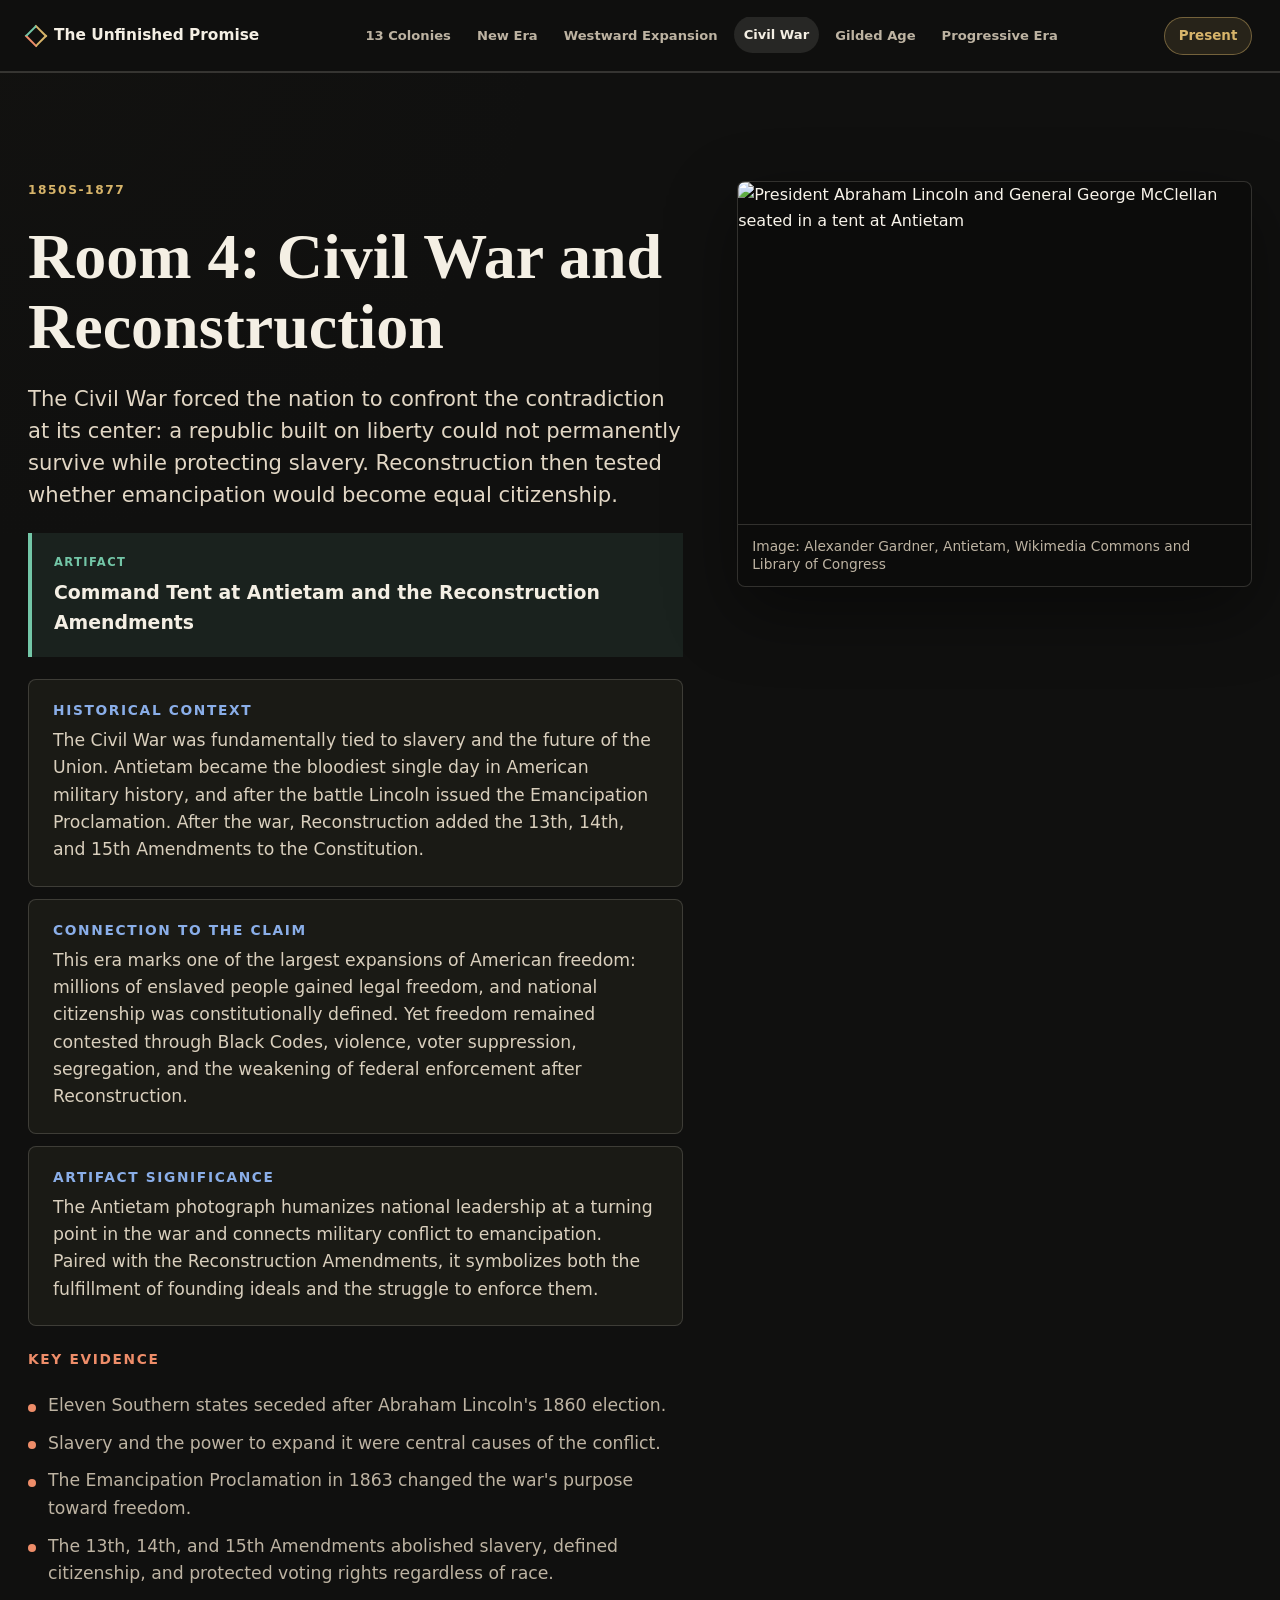
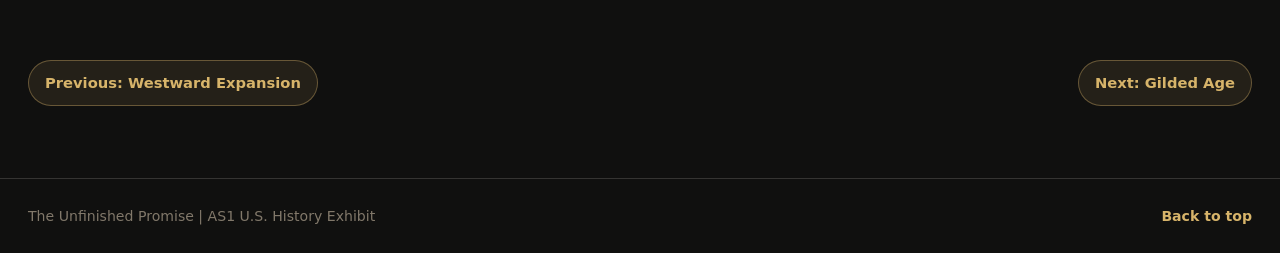
==== civil-war.html @ 88fa1892 "Split exhibit rooms into separate pages" ====
<!doctype html>
<html lang="en">
  <head>
    <meta charset="utf-8" />
    <meta name="viewport" content="width=device-width, initial-scale=1" />
    <title>Room 4: Civil War | The Unfinished Promise</title>
    <meta name="description" content="Room 4 of The Unfinished Promise: Civil War and Reconstruction." />
    <link rel="preconnect" href="https://commons.wikimedia.org" />
    <link rel="stylesheet" href="styles.css" />
  </head>
  <body data-page="civil-war">
    <div class="progress-bar" aria-hidden="true"><span></span></div>
    <header class="site-header">
      <a class="brand" href="index.html" aria-label="The Unfinished Promise home">
        <span class="brand-mark" aria-hidden="true"></span>
        <span>The Unfinished Promise</span>
      </a>
      <nav class="room-nav" aria-label="Exhibit rooms">
        <a data-page="colonies" href="colonies.html">13 Colonies</a>
        <a data-page="new-era" href="new-era.html">New Era</a>
        <a data-page="westward-expansion" href="westward-expansion.html">Westward Expansion</a>
        <a data-page="civil-war" href="civil-war.html">Civil War</a>
        <a data-page="gilded-age" href="gilded-age.html">Gilded Age</a>
        <a data-page="progressive-era" href="progressive-era.html">Progressive Era</a>
      </nav>
      <button class="present-toggle" type="button" aria-pressed="false">Present</button>
    </header>

    <main id="top" class="room-page-main">
      <section class="gallery-room room-page-room reverse" aria-labelledby="civil-war-title">
        <div class="room-media reveal">
          <img
            src="https://commons.wikimedia.org/wiki/Special:FilePath/The%20President%20and%20General%20McClellan%20on%20the%20Battle-field%20of%20Antietam%20LCCN2010645740.jpg?width=1200"
            alt="President Abraham Lincoln and General George McClellan seated in a tent at Antietam"
            loading="eager"
          />
          <a href="https://commons.wikimedia.org/wiki/File:The_President_and_General_McClellan_on_the_Battle-field_of_Antietam_LCCN2010645740.jpg" target="_blank" rel="noreferrer">
            Image: Alexander Gardner, Antietam, Wikimedia Commons and Library of Congress
          </a>
        </div>
        <article class="room-copy reveal">
          <p class="era-tag">1850s-1877</p>
          <h1 id="civil-war-title">Room 4: Civil War and Reconstruction</h1>
          <p class="room-thesis">
            The Civil War forced the nation to confront the contradiction at its
            center: a republic built on liberty could not permanently survive while
            protecting slavery. Reconstruction then tested whether emancipation would
            become equal citizenship.
          </p>
          <div class="artifact-line">
            <span>Artifact</span>
            <strong>Command Tent at Antietam and the Reconstruction Amendments</strong>
          </div>
          <div class="room-details">
            <section class="detail-block">
              <h2>Historical Context</h2>
              <p>
                The Civil War was fundamentally tied to slavery and the future of the
                Union. Antietam became the bloodiest single day in American military
                history, and after the battle Lincoln issued the Emancipation
                Proclamation. After the war, Reconstruction added the 13th, 14th, and
                15th Amendments to the Constitution.
              </p>
            </section>
            <section class="detail-block">
              <h2>Connection to the Claim</h2>
              <p>
                This era marks one of the largest expansions of American freedom:
                millions of enslaved people gained legal freedom, and national
                citizenship was constitutionally defined. Yet freedom remained
                contested through Black Codes, violence, voter suppression, segregation,
                and the weakening of federal enforcement after Reconstruction.
              </p>
            </section>
            <section class="detail-block">
              <h2>Artifact Significance</h2>
              <p>
                The Antietam photograph humanizes national leadership at a turning
                point in the war and connects military conflict to emancipation. Paired
                with the Reconstruction Amendments, it symbolizes both the fulfillment
                of founding ideals and the struggle to enforce them.
              </p>
            </section>
          </div>
          <p class="evidence-heading">Key Evidence</p>
          <ul class="evidence-list">
            <li>Eleven Southern states seceded after Abraham Lincoln's 1860 election.</li>
            <li>Slavery and the power to expand it were central causes of the conflict.</li>
            <li>The Emancipation Proclamation in 1863 changed the war's purpose toward freedom.</li>
            <li>The 13th, 14th, and 15th Amendments abolished slavery, defined citizenship, and protected voting rights regardless of race.</li>
          </ul>
        </article>
      </section>

      <nav class="room-pager" aria-label="Room navigation">
        <a href="westward-expansion.html">Previous: Westward Expansion</a>
        <a href="gilded-age.html">Next: Gilded Age</a>
      </nav>
    </main>

    <footer class="site-footer">
      <p>The Unfinished Promise | AS1 U.S. History Exhibit</p>
      <a href="#top">Back to top</a>
    </footer>
    <script src="script.js"></script>
  </body>
</html>
---- styles.css ----
:root {
  color-scheme: dark;
  --bg: #10100f;
  --bg-soft: #171613;
  --panel: #201f1a;
  --panel-2: #29261f;
  --ink: #f4efe4;
  --muted: #bdb3a2;
  --quiet: #81786a;
  --line: rgba(244, 239, 228, 0.16);
  --gold: #d7b46a;
  --teal: #73c6a7;
  --coral: #ee8d69;
  --blue: #8aaee8;
  --green: #9dbb70;
  --shadow: rgba(0, 0, 0, 0.42);
  --max: 1160px;
  --header-height: 72px;
}

* {
  box-sizing: border-box;
}

html {
  scroll-behavior: smooth;
  scroll-padding-top: 92px;
}

body {
  margin: 0;
  background:
    linear-gradient(180deg, rgba(16, 16, 15, 0.9), rgba(16, 16, 15, 1)),
    radial-gradient(circle at top left, rgba(215, 180, 106, 0.11), transparent 34rem),
    var(--bg);
  color: var(--ink);
  font-family:
    Inter, ui-sans-serif, system-ui, -apple-system, BlinkMacSystemFont, "Segoe UI",
    sans-serif;
  line-height: 1.6;
}

a {
  color: inherit;
  text-decoration: none;
}

img {
  display: block;
  max-width: 100%;
}

button,
a {
  -webkit-tap-highlight-color: transparent;
}

.progress-bar {
  position: fixed;
  inset: 0 0 auto 0;
  z-index: 80;
  height: 3px;
  background: transparent;
}

.progress-bar span {
  display: block;
  width: 0%;
  height: 100%;
  background: linear-gradient(90deg, var(--gold), var(--teal), var(--coral));
  transition: width 120ms linear;
}

.site-header {
  position: sticky;
  top: 0;
  z-index: 70;
  min-height: var(--header-height);
  display: grid;
  grid-template-columns: auto minmax(0, 1fr) auto;
  gap: 18px;
  align-items: center;
  padding: 14px 28px;
  border-bottom: 1px solid var(--line);
  background: rgba(16, 16, 15, 0.84);
  backdrop-filter: blur(18px);
}

.brand {
  display: inline-flex;
  align-items: center;
  gap: 10px;
  color: var(--ink);
  font-size: 0.96rem;
  font-weight: 800;
  letter-spacing: 0;
  white-space: nowrap;
}

.brand-mark {
  width: 16px;
  height: 16px;
  border: 2px solid var(--gold);
  border-left-color: var(--teal);
  border-bottom-color: var(--coral);
  transform: rotate(45deg);
}

.room-nav {
  display: flex;
  justify-content: center;
  gap: 6px;
  overflow-x: auto;
  scrollbar-width: none;
}

.room-nav::-webkit-scrollbar {
  display: none;
}

.room-nav a {
  flex: 0 0 auto;
  padding: 8px 10px;
  border-radius: 999px;
  color: var(--muted);
  font-size: 0.82rem;
  font-weight: 700;
  transition:
    color 180ms ease,
    background-color 180ms ease,
    transform 180ms ease;
}

.room-nav a:hover,
.room-nav a.is-active {
  color: var(--ink);
  background: rgba(244, 239, 228, 0.1);
  transform: translateY(-1px);
}

.present-toggle {
  min-width: 88px;
  height: 38px;
  border: 1px solid rgba(215, 180, 106, 0.44);
  border-radius: 999px;
  background: rgba(215, 180, 106, 0.12);
  color: var(--gold);
  font: inherit;
  font-size: 0.84rem;
  font-weight: 800;
  cursor: pointer;
  transition:
    border-color 180ms ease,
    background-color 180ms ease,
    color 180ms ease;
}

.present-toggle:hover,
.present-toggle[aria-pressed="true"] {
  border-color: var(--gold);
  background: var(--gold);
  color: #17120a;
}

.hero {
  position: relative;
  min-height: 680px;
  display: flex;
  align-items: flex-end;
  overflow: hidden;
  border-bottom: 1px solid var(--line);
}

.hero-image {
  position: absolute;
  inset: 0;
  width: 100%;
  height: 100%;
  object-fit: cover;
  filter: saturate(0.76) contrast(1.06) brightness(0.72);
  transform: scale(1.02);
}

.hero-scrim {
  position: absolute;
  inset: 0;
  background:
    linear-gradient(90deg, rgba(16, 16, 15, 0.94), rgba(16, 16, 15, 0.5) 58%, rgba(16, 16, 15, 0.26)),
    linear-gradient(0deg, rgba(16, 16, 15, 0.92), rgba(16, 16, 15, 0.04) 56%);
}

.hero-content {
  position: relative;
  width: min(100%, var(--max));
  margin: 0 auto;
  padding: 120px 28px 78px;
}

.eyebrow,
.section-kicker,
.era-tag,
.label-meta {
  margin: 0;
  color: var(--gold);
  font-size: 0.76rem;
  font-weight: 900;
  letter-spacing: 0.13em;
  text-transform: uppercase;
}

.hero h1 {
  max-width: 780px;
  margin: 18px 0 14px;
  color: var(--ink);
  font-family: Georgia, "Times New Roman", serif;
  font-size: 4.75rem;
  line-height: 0.94;
  letter-spacing: 0;
}

.hero-lede {
  max-width: 700px;
  margin: 0;
  color: #e8decc;
  font-size: 1.32rem;
  line-height: 1.45;
}

.hero-actions {
  display: flex;
  flex-wrap: wrap;
  gap: 12px;
  margin-top: 28px;
}

.button {
  display: inline-flex;
  align-items: center;
  justify-content: center;
  min-height: 46px;
  padding: 0 18px;
  border-radius: 999px;
  font-size: 0.92rem;
  font-weight: 900;
  transition:
    transform 180ms ease,
    border-color 180ms ease,
    background-color 180ms ease;
}

.button:hover {
  transform: translateY(-2px);
}

.button.primary {
  background: var(--gold);
  color: #17120a;
}

.button.secondary {
  border: 1px solid rgba(244, 239, 228, 0.32);
  background: rgba(244, 239, 228, 0.08);
  color: var(--ink);
}

.label-section,
.overview-section,
.theme-section {
  width: min(100%, var(--max));
  margin: 0 auto;
  padding: 92px 28px;
}

.museum-label {
  display: grid;
  gap: 28px;
  margin-top: 22px;
  padding: 34px;
  border: 1px solid rgba(215, 180, 106, 0.34);
  border-left: 6px solid var(--gold);
  background: rgba(32, 31, 26, 0.82);
  box-shadow: 0 24px 70px var(--shadow);
}

.museum-label h2,
.section-title,
.room-copy h1,
.room-copy h2 {
  margin: 0;
  color: var(--ink);
  font-family: Georgia, "Times New Roman", serif;
  font-size: 2.48rem;
  line-height: 1.08;
  letter-spacing: 0;
}

.label-grid {
  display: grid;
  grid-template-columns: repeat(3, minmax(0, 1fr));
  gap: 18px;
}

.label-grid > div {
  padding-top: 16px;
  border-top: 1px solid var(--line);
}

.label-value {
  margin: 6px 0 0;
  color: var(--ink);
  font-weight: 800;
}

.label-copy {
  max-width: 920px;
  margin: 0;
  color: #ddd2c1;
  font-size: 1.06rem;
}

.section-title {
  margin-top: 12px;
}

.path-grid {
  display: grid;
  grid-template-columns: repeat(6, minmax(0, 1fr));
  gap: 12px;
  margin-top: 32px;
}

.path-item {
  min-height: 178px;
  display: flex;
  flex-direction: column;
  justify-content: space-between;
  gap: 14px;
  padding: 18px;
  border: 1px solid var(--line);
  border-radius: 8px;
  background: rgba(32, 31, 26, 0.72);
  transition:
    transform 180ms ease,
    border-color 180ms ease,
    background-color 180ms ease;
}

.path-item:hover {
  transform: translateY(-4px);
  border-color: rgba(215, 180, 106, 0.48);
  background: rgba(41, 38, 31, 0.9);
}

.path-item span {
  color: var(--teal);
  font-size: 0.78rem;
  font-weight: 900;
}

.path-item strong {
  color: var(--ink);
  font-size: 1rem;
  line-height: 1.2;
}

.path-item small {
  color: var(--muted);
  font-size: 0.78rem;
  line-height: 1.35;
}

.gallery-room {
  width: min(100%, var(--max));
  display: grid;
  grid-template-columns: minmax(300px, 0.92fr) minmax(0, 1.08fr);
  gap: 44px;
  align-items: start;
  margin: 0 auto;
  padding: 92px 28px;
  border-top: 1px solid var(--line);
}

.gallery-room.reverse {
  grid-template-columns: minmax(0, 1.08fr) minmax(300px, 0.92fr);
}

.gallery-room.reverse .room-media {
  order: 2;
}

.gallery-room.reverse .room-copy {
  order: 1;
}

.room-media {
  overflow: hidden;
  border: 1px solid var(--line);
  border-radius: 8px;
  background: #0c0c0b;
  box-shadow: 0 24px 70px var(--shadow);
}

.room-media img {
  width: 100%;
  aspect-ratio: 4 / 3;
  object-fit: cover;
  filter: saturate(0.86) contrast(1.04);
  transition:
    transform 520ms ease,
    filter 520ms ease;
}

.room-media:hover img {
  transform: scale(1.035);
  filter: saturate(1) contrast(1.08);
}

.room-media a {
  display: block;
  min-height: 44px;
  padding: 12px 14px;
  border-top: 1px solid var(--line);
  color: var(--muted);
  font-size: 0.75rem;
  line-height: 1.35;
  transition: color 180ms ease;
}

.room-media a:hover {
  color: var(--gold);
}

.room-copy {
  display: grid;
  gap: 18px;
}

.room-copy h2 {
  font-size: 2.35rem;
}

.room-copy h1 {
  font-size: 2.75rem;
}

.room-thesis {
  margin: 0;
  color: #e2d7c5;
  font-size: 1.08rem;
}

.room-details {
  display: grid;
  gap: 12px;
}

.detail-block {
  padding: 16px 18px;
  border: 1px solid var(--line);
  border-radius: 8px;
  background: rgba(32, 31, 26, 0.68);
}

.detail-block h2,
.detail-block h3 {
  margin: 0 0 8px;
  color: var(--blue);
  font-family:
    Inter, ui-sans-serif, system-ui, -apple-system, BlinkMacSystemFont, "Segoe UI",
    sans-serif;
  font-size: 0.78rem;
  font-weight: 900;
  letter-spacing: 0.12em;
  line-height: 1.25;
  text-transform: uppercase;
}

.detail-block p {
  margin: 0;
  color: #d9cfbd;
  font-size: 0.95rem;
  line-height: 1.58;
}

.artifact-line {
  display: grid;
  gap: 5px;
  padding: 16px 18px;
  border-left: 4px solid var(--teal);
  background: rgba(115, 198, 167, 0.1);
}

.artifact-line span {
  color: var(--teal);
  font-size: 0.72rem;
  font-weight: 900;
  letter-spacing: 0.12em;
  text-transform: uppercase;
}

.artifact-line strong {
  color: var(--ink);
  font-size: 1.04rem;
}

.evidence-heading {
  margin: 0;
  color: var(--coral);
  font-size: 0.74rem;
  font-weight: 900;
  letter-spacing: 0.12em;
  text-transform: uppercase;
}

.evidence-list {
  display: grid;
  gap: 10px;
  margin: 0;
  padding: 0;
  list-style: none;
}

.evidence-list li {
  position: relative;
  padding-left: 20px;
  color: var(--muted);
}

.evidence-list li::before {
  content: "";
  position: absolute;
  left: 0;
  top: 0.68em;
  width: 8px;
  height: 8px;
  border-radius: 50%;
  background: var(--coral);
}

.curator-note {
  margin: 4px 0 0;
  padding-top: 16px;
  border-top: 1px solid var(--line);
  color: #d7cbb8;
  font-size: 0.98rem;
}

.room-page-main {
  min-height: calc(100vh - var(--header-height));
}

.room-page-room {
  width: min(100%, 1280px);
  min-height: calc(100vh - var(--header-height));
  grid-template-columns: minmax(360px, 0.88fr) minmax(0, 1.12fr);
  gap: 54px;
  padding-top: 108px;
  padding-bottom: 72px;
}

.room-page-room.reverse {
  grid-template-columns: minmax(0, 1.12fr) minmax(360px, 0.88fr);
}

.room-page-room .room-media {
  position: sticky;
  top: calc(var(--header-height) + 28px);
}

.room-page-room .room-media img {
  aspect-ratio: 3 / 2;
}

.room-page-room .room-media a {
  font-size: 0.86rem;
}

.room-page-room .room-copy {
  gap: 22px;
}

.room-page-room .room-copy h1 {
  font-size: clamp(2.75rem, 5vw, 4.45rem);
}

.room-page-room .room-thesis {
  font-size: 1.32rem;
  line-height: 1.52;
}

.room-page-room .artifact-line {
  padding: 20px 22px;
}

.room-page-room .artifact-line strong {
  font-size: 1.18rem;
}

.room-page-room .detail-block {
  padding: 22px 24px;
}

.room-page-room .detail-block h2 {
  font-size: 0.86rem;
}

.room-page-room .detail-block p {
  font-size: 1.08rem;
}

.room-page-room .evidence-heading {
  font-size: 0.86rem;
}

.room-page-room .evidence-list li {
  font-size: 1.08rem;
}

.room-pager {
  width: min(100%, 1280px);
  display: flex;
  justify-content: space-between;
  gap: 14px;
  margin: 0 auto;
  padding: 0 28px 72px;
}

.room-pager a {
  display: inline-flex;
  align-items: center;
  justify-content: center;
  min-height: 46px;
  padding: 0 16px;
  border: 1px solid rgba(215, 180, 106, 0.38);
  border-radius: 999px;
  background: rgba(215, 180, 106, 0.1);
  color: var(--gold);
  font-size: 0.92rem;
  font-weight: 900;
  transition:
    transform 180ms ease,
    border-color 180ms ease,
    background-color 180ms ease;
}

.room-pager a:hover {
  transform: translateY(-2px);
  border-color: var(--gold);
  background: rgba(215, 180, 106, 0.18);
}

.theme-grid {
  display: grid;
  grid-template-columns: repeat(3, minmax(0, 1fr));
  gap: 16px;
  margin-top: 32px;
}

.theme-card {
  min-height: 260px;
  padding: 24px;
  border: 1px solid var(--line);
  border-radius: 8px;
  background: rgba(32, 31, 26, 0.82);
}

.theme-card span {
  color: var(--green);
  font-size: 0.74rem;
  font-weight: 900;
  letter-spacing: 0.12em;
  text-transform: uppercase;
}

.theme-card h3 {
  margin: 16px 0 10px;
  color: var(--ink);
  font-size: 1.3rem;
  line-height: 1.18;
}

.theme-card p {
  margin: 0;
  color: var(--muted);
}

.conclusion-panel {
  display: grid;
  gap: 18px;
  margin-top: 18px;
  padding: 26px;
  border: 1px solid rgba(215, 180, 106, 0.32);
  border-radius: 8px;
  background: rgba(41, 38, 31, 0.76);
}

.conclusion-panel p {
  max-width: 980px;
  margin: 0;
  color: #ddd2c1;
  font-size: 1rem;
}

.question-strip {
  display: flex;
  flex-wrap: wrap;
  gap: 10px;
}

.question-strip span {
  display: inline-flex;
  align-items: center;
  min-height: 34px;
  padding: 0 12px;
  border: 1px solid rgba(115, 198, 167, 0.36);
  border-radius: 999px;
  color: var(--teal);
  font-size: 0.82rem;
  font-weight: 900;
}

.site-footer {
  display: flex;
  justify-content: space-between;
  gap: 20px;
  padding: 26px 28px;
  border-top: 1px solid var(--line);
  color: var(--quiet);
  font-size: 0.88rem;
}

.site-footer p {
  margin: 0;
}

.site-footer a {
  color: var(--gold);
  font-weight: 800;
}

.reveal {
  opacity: 0;
  transform: translateY(18px);
  transition:
    opacity 520ms ease,
    transform 520ms ease;
}

.reveal.is-visible {
  opacity: 1;
  transform: translateY(0);
}

body.presentation-mode {
  --header-height: 64px;
}

body.presentation-mode .room-nav {
  display: none;
}

body.presentation-mode .site-header {
  grid-template-columns: 1fr auto;
}

body.presentation-mode .gallery-room {
  min-height: calc(100vh - var(--header-height));
}

body.presentation-mode .room-page-room .room-media {
  position: static;
}

body.presentation-mode .room-copy > h2 {
  font-size: 2.75rem;
}

body.presentation-mode .room-copy > h1 {
  font-size: 4.4rem;
}

body.presentation-mode .room-thesis {
  font-size: 1.32rem;
}

@media (max-width: 1040px) {
  .site-header {
    grid-template-columns: 1fr auto;
  }

  .room-nav {
    grid-column: 1 / -1;
    justify-content: flex-start;
    order: 3;
  }

  .hero h1 {
    font-size: 3.7rem;
  }

  .path-grid {
    grid-template-columns: repeat(3, minmax(0, 1fr));
  }

  .gallery-room,
  .gallery-room.reverse {
    grid-template-columns: 1fr;
    gap: 30px;
  }

  .gallery-room.reverse .room-media,
  .gallery-room.reverse .room-copy {
    order: initial;
  }

  .room-page-room,
  .room-page-room.reverse {
    grid-template-columns: 1fr;
  }

  .room-page-room .room-media {
    position: static;
  }
}

@media (max-width: 720px) {
  :root {
    --header-height: 64px;
  }

  .site-header {
    padding: 12px 16px;
  }

  .brand {
    font-size: 0.88rem;
  }

  .present-toggle {
    min-width: 78px;
    height: 36px;
  }

  .hero {
    min-height: 620px;
  }

  .hero-content {
    padding: 96px 18px 58px;
  }

  .hero h1 {
    font-size: 3.05rem;
  }

  .hero-lede {
    font-size: 1.08rem;
  }

  .label-section,
  .overview-section,
  .theme-section,
  .gallery-room {
    padding: 70px 18px;
  }

  .museum-label {
    padding: 24px;
  }

  .museum-label h2,
  .section-title,
  .room-copy h1,
  .room-copy h2 {
    font-size: 2rem;
  }

  .label-grid,
  .theme-grid {
    grid-template-columns: 1fr;
  }

  .path-grid {
    grid-template-columns: repeat(2, minmax(0, 1fr));
  }

  .path-item {
    min-height: 154px;
  }

  .site-footer {
    flex-direction: column;
    padding: 24px 18px;
  }

  .room-page-room {
    padding-top: 54px;
  }

  .room-page-room .room-thesis {
    font-size: 1.12rem;
  }

  .room-page-room .detail-block p,
  .room-page-room .evidence-list li {
    font-size: 1rem;
  }

  .room-pager {
    flex-direction: column;
    padding: 0 18px 54px;
  }
}

@media (max-width: 440px) {
  .room-nav a {
    padding: 7px 9px;
    font-size: 0.76rem;
  }

  .hero h1 {
    font-size: 2.55rem;
  }

  .hero-actions {
    flex-direction: column;
  }

  .button {
    width: 100%;
  }

  .path-grid {
    grid-template-columns: 1fr;
  }
}

@media (prefers-reduced-motion: reduce) {
  html {
    scroll-behavior: auto;
  }

  *,
  *::before,
  *::after {
    transition-duration: 1ms !important;
    animation-duration: 1ms !important;
    animation-iteration-count: 1 !important;
  }

  .reveal {
    opacity: 1;
    transform: none;
  }
}
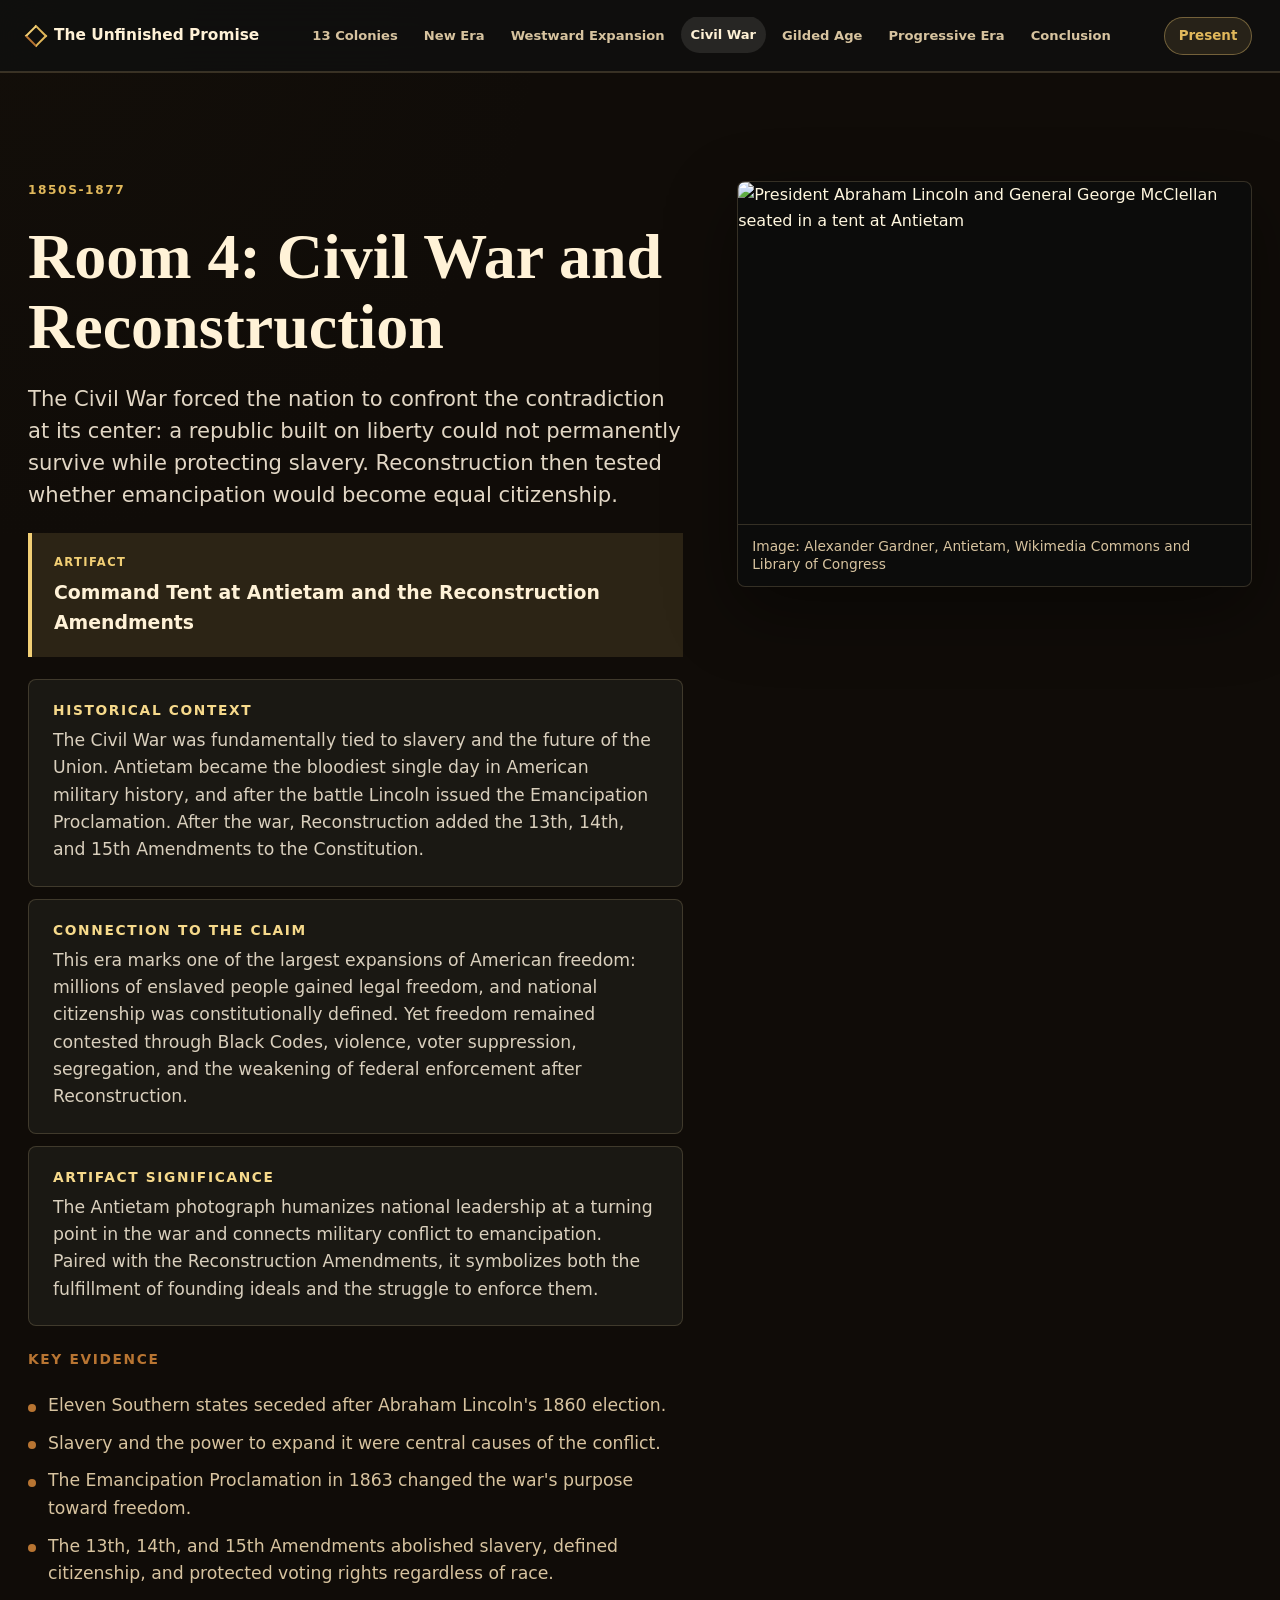
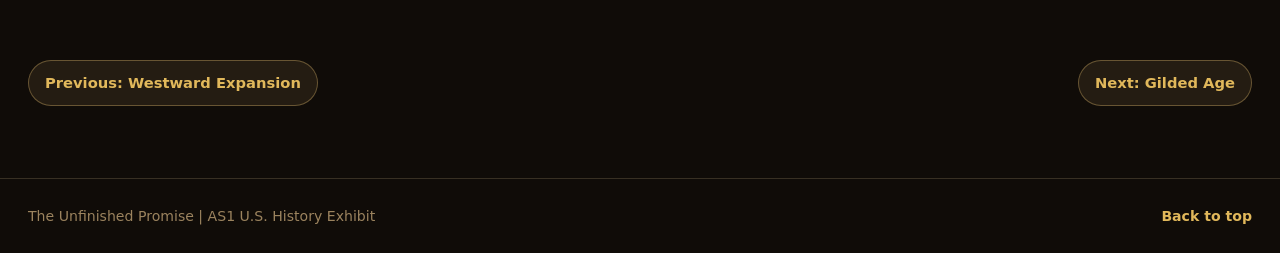
==== commit 649aa0fb: "Add conclusion slide" ====
--- a/civil-war.html
+++ b/civil-war.html
@@ -22,6 +22,7 @@
         <a data-page="civil-war" href="civil-war.html">Civil War</a>
         <a data-page="gilded-age" href="gilded-age.html">Gilded Age</a>
         <a data-page="progressive-era" href="progressive-era.html">Progressive Era</a>
+        <a data-page="conclusion" href="conclusion.html">Conclusion</a>
       </nav>
       <button class="present-toggle" type="button" aria-pressed="false">Present</button>
     </header>
--- a/styles.css
+++ b/styles.css
@@ -1,18 +1,18 @@
 :root {
   color-scheme: dark;
-  --bg: #10100f;
-  --bg-soft: #171613;
-  --panel: #201f1a;
-  --panel-2: #29261f;
-  --ink: #f4efe4;
-  --muted: #bdb3a2;
-  --quiet: #81786a;
-  --line: rgba(244, 239, 228, 0.16);
-  --gold: #d7b46a;
-  --teal: #73c6a7;
-  --coral: #ee8d69;
-  --blue: #8aaee8;
-  --green: #9dbb70;
+  --bg: #100c08;
+  --bg-soft: #181109;
+  --panel: #23190e;
+  --panel-2: #302313;
+  --ink: #fff2d7;
+  --muted: #d7c39f;
+  --quiet: #9b835e;
+  --line: rgba(255, 222, 166, 0.17);
+  --gold: #e1b85b;
+  --teal: #f2cf75;
+  --coral: #b87532;
+  --blue: #f6d98b;
+  --green: #c99a3f;
   --shadow: rgba(0, 0, 0, 0.42);
   --max: 1160px;
   --header-height: 72px;
@@ -30,8 +30,8 @@
 body {
   margin: 0;
   background:
-    linear-gradient(180deg, rgba(16, 16, 15, 0.9), rgba(16, 16, 15, 1)),
-    radial-gradient(circle at top left, rgba(215, 180, 106, 0.11), transparent 34rem),
+    linear-gradient(180deg, rgba(16, 12, 8, 0.9), rgba(16, 12, 8, 1)),
+    radial-gradient(circle at top left, rgba(225, 184, 91, 0.14), transparent 34rem),
     var(--bg);
   color: var(--ink);
   font-family:
@@ -487,7 +487,7 @@
   gap: 5px;
   padding: 16px 18px;
   border-left: 4px solid var(--teal);
-  background: rgba(115, 198, 167, 0.1);
+  background: rgba(242, 207, 117, 0.12);
 }
 
 .artifact-line span {
@@ -701,6 +701,93 @@
   font-size: 1rem;
 }
 
+.conclusion-link {
+  justify-self: start;
+  margin-top: 2px;
+}
+
+.conclusion-main {
+  min-height: calc(100vh - var(--header-height));
+}
+
+.conclusion-slide {
+  width: min(100%, 1180px);
+  min-height: calc(100vh - var(--header-height));
+  display: grid;
+  align-content: center;
+  gap: 28px;
+  margin: 0 auto;
+  padding: 94px 28px 64px;
+}
+
+.conclusion-slide h1 {
+  max-width: 1040px;
+  margin: 0;
+  color: var(--ink);
+  font-family: Georgia, "Times New Roman", serif;
+  font-size: clamp(3rem, 6.5vw, 6.5rem);
+  line-height: 0.96;
+  letter-spacing: 0;
+}
+
+.conclusion-lede {
+  max-width: 920px;
+  margin: 0;
+  color: #e8decc;
+  font-size: clamp(1.25rem, 2.2vw, 1.75rem);
+  line-height: 1.45;
+}
+
+.conclusion-grid {
+  display: grid;
+  grid-template-columns: repeat(3, minmax(0, 1fr));
+  gap: 14px;
+}
+
+.conclusion-grid article {
+  min-height: 210px;
+  padding: 24px;
+  border: 1px solid rgba(225, 184, 91, 0.28);
+  border-radius: 8px;
+  background: rgba(35, 25, 14, 0.82);
+}
+
+.conclusion-grid span {
+  color: var(--teal);
+  font-size: 0.82rem;
+  font-weight: 900;
+  letter-spacing: 0.13em;
+  text-transform: uppercase;
+}
+
+.conclusion-grid p {
+  margin: 14px 0 0;
+  color: var(--muted);
+  font-size: 1.08rem;
+  line-height: 1.55;
+}
+
+.final-argument {
+  padding: 26px 30px;
+  border-left: 6px solid var(--gold);
+  background: rgba(225, 184, 91, 0.12);
+}
+
+.final-argument p {
+  max-width: 1020px;
+  margin: 0;
+  color: var(--ink);
+  font-family: Georgia, "Times New Roman", serif;
+  font-size: clamp(1.45rem, 2.8vw, 2.35rem);
+  line-height: 1.2;
+}
+
+.conclusion-questions span {
+  min-height: 42px;
+  padding: 0 16px;
+  font-size: 0.92rem;
+}
+
 .question-strip {
   display: flex;
   flex-wrap: wrap;
@@ -712,7 +799,7 @@
   align-items: center;
   min-height: 34px;
   padding: 0 12px;
-  border: 1px solid rgba(115, 198, 167, 0.36);
+  border: 1px solid rgba(242, 207, 117, 0.42);
   border-radius: 999px;
   color: var(--teal);
   font-size: 0.82rem;
@@ -783,6 +870,11 @@
   font-size: 1.32rem;
 }
 
+body.presentation-mode .conclusion-slide {
+  min-height: calc(100vh - var(--header-height));
+  padding-top: 54px;
+}
+
 @media (max-width: 1040px) {
   .site-header {
     grid-template-columns: 1fr auto;
@@ -880,6 +972,10 @@
     grid-template-columns: 1fr;
   }
 
+  .conclusion-grid {
+    grid-template-columns: 1fr;
+  }
+
   .path-grid {
     grid-template-columns: repeat(2, minmax(0, 1fr));
   }
@@ -909,6 +1005,18 @@
   .room-pager {
     flex-direction: column;
     padding: 0 18px 54px;
+  }
+
+  .conclusion-slide {
+    padding: 64px 18px 48px;
+  }
+
+  .conclusion-grid article {
+    min-height: auto;
+  }
+
+  .final-argument {
+    padding: 22px;
   }
 }
 
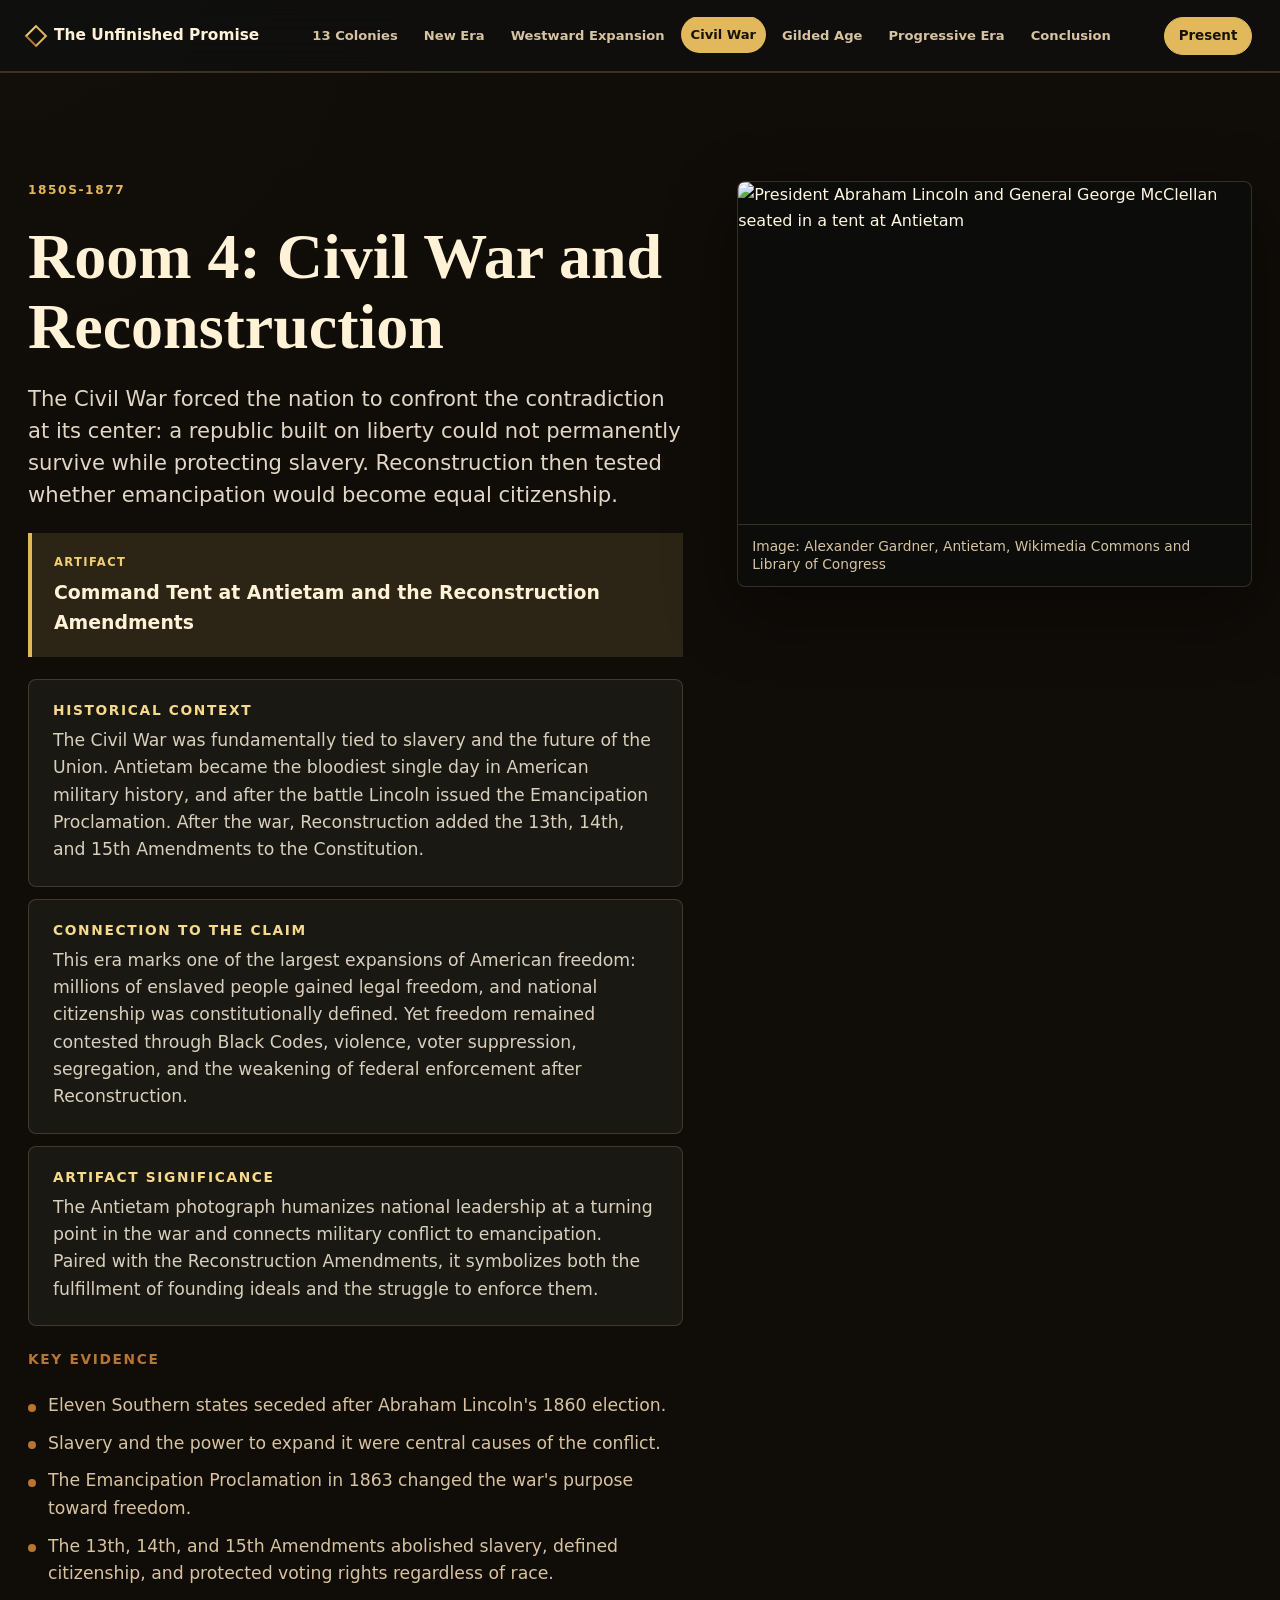
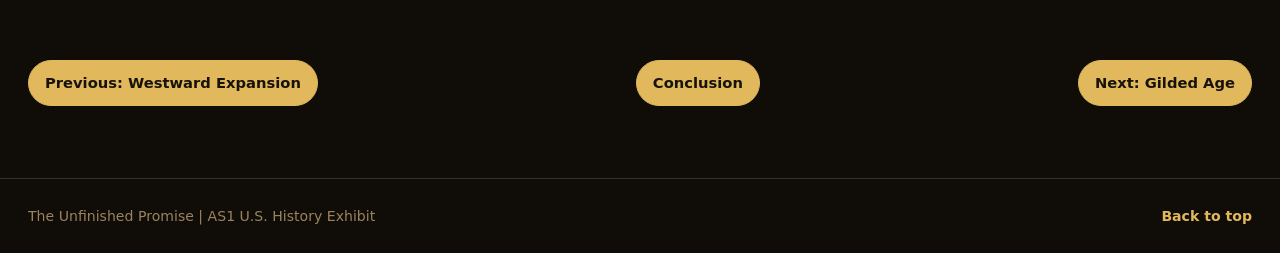
==== commit 43ce67e1: "Make conclusion easier to access" ====
--- a/civil-war.html
+++ b/civil-war.html
@@ -95,6 +95,7 @@
 
       <nav class="room-pager" aria-label="Room navigation">
         <a href="westward-expansion.html">Previous: Westward Expansion</a>
+        <a href="conclusion.html">Conclusion</a>
         <a href="gilded-age.html">Next: Gilded Age</a>
       </nav>
     </main>
--- a/styles.css
+++ b/styles.css
@@ -9,10 +9,10 @@
   --quiet: #9b835e;
   --line: rgba(255, 222, 166, 0.17);
   --gold: #e1b85b;
-  --teal: #f2cf75;
-  --coral: #b87532;
-  --blue: #f6d98b;
-  --green: #c99a3f;
+  --yellow: #f2cf75;
+  --bronze: #b87532;
+  --amber: #f6d98b;
+  --ochre: #c99a3f;
   --shadow: rgba(0, 0, 0, 0.42);
   --max: 1160px;
   --header-height: 72px;
@@ -67,7 +67,7 @@
   display: block;
   width: 0%;
   height: 100%;
-  background: linear-gradient(90deg, var(--gold), var(--teal), var(--coral));
+  background: linear-gradient(90deg, var(--gold), var(--yellow), var(--bronze));
   transition: width 120ms linear;
 }
 
@@ -101,8 +101,8 @@
   width: 16px;
   height: 16px;
   border: 2px solid var(--gold);
-  border-left-color: var(--teal);
-  border-bottom-color: var(--coral);
+  border-left-color: var(--yellow);
+  border-bottom-color: var(--bronze);
   transform: rotate(45deg);
 }
 
@@ -133,18 +133,18 @@
 
 .room-nav a:hover,
 .room-nav a.is-active {
-  color: var(--ink);
-  background: rgba(244, 239, 228, 0.1);
+  color: #17120a;
+  background: var(--gold);
   transform: translateY(-1px);
 }
 
 .present-toggle {
   min-width: 88px;
   height: 38px;
-  border: 1px solid rgba(215, 180, 106, 0.44);
+  border: 1px solid var(--gold);
   border-radius: 999px;
-  background: rgba(215, 180, 106, 0.12);
-  color: var(--gold);
+  background: var(--gold);
+  color: #17120a;
   font: inherit;
   font-size: 0.84rem;
   font-weight: 800;
@@ -157,8 +157,8 @@
 
 .present-toggle:hover,
 .present-toggle[aria-pressed="true"] {
-  border-color: var(--gold);
-  background: var(--gold);
+  border-color: var(--yellow);
+  background: var(--yellow);
   color: #17120a;
 }
 
@@ -258,9 +258,14 @@
 }
 
 .button.secondary {
-  border: 1px solid rgba(244, 239, 228, 0.32);
-  background: rgba(244, 239, 228, 0.08);
-  color: var(--ink);
+  border: 1px solid var(--gold);
+  background: var(--gold);
+  color: #17120a;
+}
+
+.button.primary:hover,
+.button.secondary:hover {
+  background: var(--yellow);
 }
 
 .label-section,
@@ -324,7 +329,7 @@
 
 .path-grid {
   display: grid;
-  grid-template-columns: repeat(6, minmax(0, 1fr));
+  grid-template-columns: repeat(auto-fit, minmax(150px, 1fr));
   gap: 12px;
   margin-top: 32px;
 }
@@ -352,7 +357,7 @@
 }
 
 .path-item span {
-  color: var(--teal);
+  color: var(--yellow);
   font-size: 0.78rem;
   font-weight: 900;
 }
@@ -464,7 +469,7 @@
 .detail-block h2,
 .detail-block h3 {
   margin: 0 0 8px;
-  color: var(--blue);
+  color: var(--amber);
   font-family:
     Inter, ui-sans-serif, system-ui, -apple-system, BlinkMacSystemFont, "Segoe UI",
     sans-serif;
@@ -486,12 +491,12 @@
   display: grid;
   gap: 5px;
   padding: 16px 18px;
-  border-left: 4px solid var(--teal);
+  border-left: 4px solid var(--gold);
   background: rgba(242, 207, 117, 0.12);
 }
 
 .artifact-line span {
-  color: var(--teal);
+  color: var(--yellow);
   font-size: 0.72rem;
   font-weight: 900;
   letter-spacing: 0.12em;
@@ -505,7 +510,7 @@
 
 .evidence-heading {
   margin: 0;
-  color: var(--coral);
+  color: var(--bronze);
   font-size: 0.74rem;
   font-weight: 900;
   letter-spacing: 0.12em;
@@ -534,7 +539,7 @@
   width: 8px;
   height: 8px;
   border-radius: 50%;
-  background: var(--coral);
+  background: var(--bronze);
 }
 
 .curator-note {
@@ -631,10 +636,10 @@
   justify-content: center;
   min-height: 46px;
   padding: 0 16px;
-  border: 1px solid rgba(215, 180, 106, 0.38);
+  border: 1px solid var(--gold);
   border-radius: 999px;
-  background: rgba(215, 180, 106, 0.1);
-  color: var(--gold);
+  background: var(--gold);
+  color: #17120a;
   font-size: 0.92rem;
   font-weight: 900;
   transition:
@@ -645,8 +650,8 @@
 
 .room-pager a:hover {
   transform: translateY(-2px);
-  border-color: var(--gold);
-  background: rgba(215, 180, 106, 0.18);
+  border-color: var(--yellow);
+  background: var(--yellow);
 }
 
 .theme-grid {
@@ -665,7 +670,7 @@
 }
 
 .theme-card span {
-  color: var(--green);
+  color: var(--ochre);
   font-size: 0.74rem;
   font-weight: 900;
   letter-spacing: 0.12em;
@@ -753,7 +758,7 @@
 }
 
 .conclusion-grid span {
-  color: var(--teal);
+  color: var(--yellow);
   font-size: 0.82rem;
   font-weight: 900;
   letter-spacing: 0.13em;
@@ -801,7 +806,7 @@
   padding: 0 12px;
   border: 1px solid rgba(242, 207, 117, 0.42);
   border-radius: 999px;
-  color: var(--teal);
+  color: var(--yellow);
   font-size: 0.82rem;
   font-weight: 900;
 }
@@ -842,12 +847,8 @@
   --header-height: 64px;
 }
 
-body.presentation-mode .room-nav {
-  display: none;
-}
-
 body.presentation-mode .site-header {
-  grid-template-columns: 1fr auto;
+  grid-template-columns: auto minmax(0, 1fr) auto;
 }
 
 body.presentation-mode .gallery-room {
